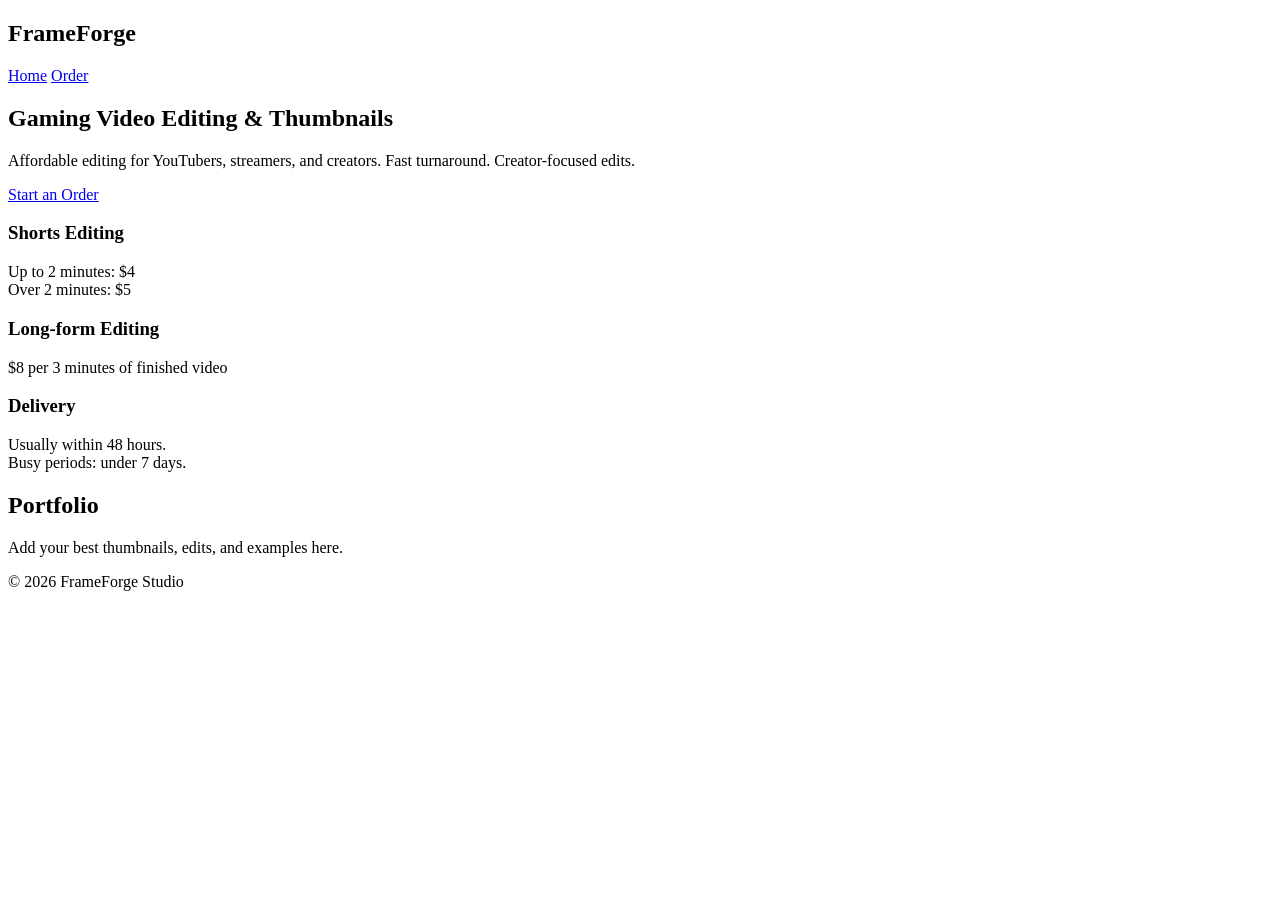
==== index.html @ 69d4efc4 "Create index.html" ====
<!DOCTYPE html>
<html>
<head>
    <title>FrameForge Studio</title>
    <link rel="stylesheet" href="style.css">
</head>

<body>

<nav>
    <h1>FrameForge</h1>
    <div>
        <a href="index.html">Home</a>
        <a href="order.html">Order</a>
    </div>
</nav>

<section class="hero">
    <h2>Gaming Video Editing & Thumbnails</h2>
    <p>
        Affordable editing for YouTubers, streamers, and creators.
        Fast turnaround. Creator-focused edits.
    </p>

    <a class="button" href="order.html">Start an Order</a>
</section>


<section class="cards">

<div class="card">
<h3>Shorts Editing</h3>
<p>
Up to 2 minutes: $4<br>
Over 2 minutes: $5
</p>
</div>

<div class="card">
<h3>Long-form Editing</h3>
<p>
$8 per 3 minutes of finished video
</p>
</div>

<div class="card">
<h3>Delivery</h3>
<p>
Usually within 48 hours.<br>
Busy periods: under 7 days.
</p>
</div>

</section>


<section class="portfolio">
<h2>Portfolio</h2>
<p>
Add your best thumbnails, edits, and examples here.
</p>
</section>


<footer>
© 2026 FrameForge Studio
</footer>

</body>
</html>
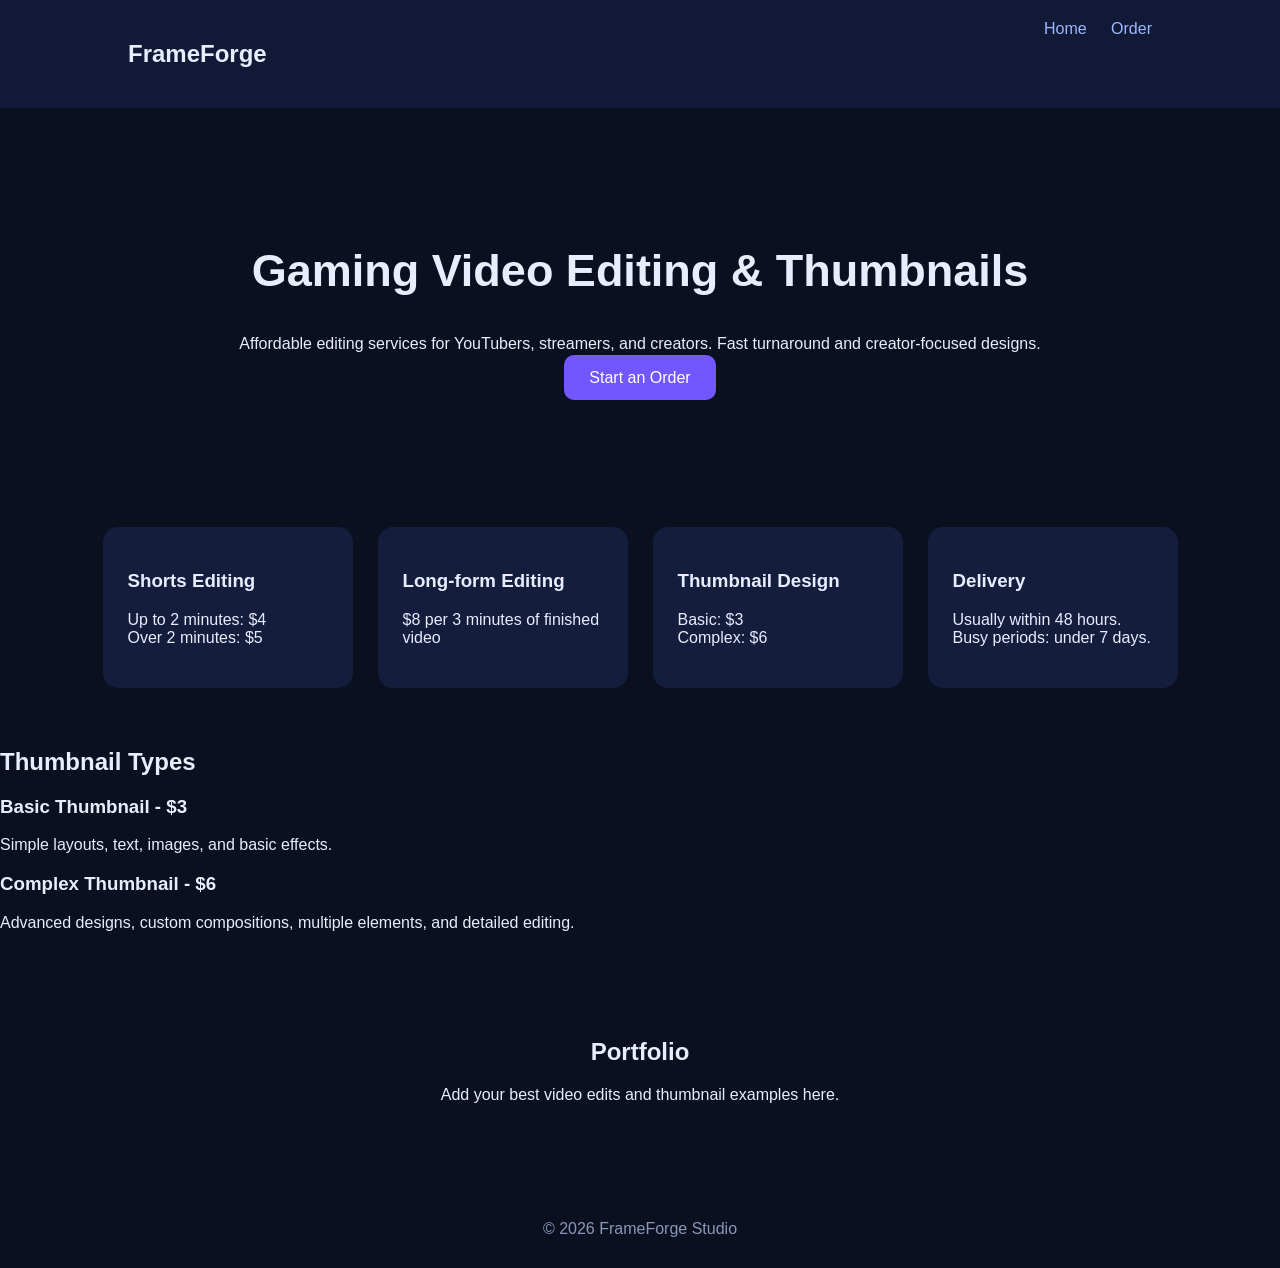
==== commit 89ee247e: "Update index.html" ====
--- a/index.html
+++ b/index.html
@@ -15,14 +15,18 @@
     </div>
 </nav>
 
+
 <section class="hero">
     <h2>Gaming Video Editing & Thumbnails</h2>
+
     <p>
-        Affordable editing for YouTubers, streamers, and creators.
-        Fast turnaround. Creator-focused edits.
+        Affordable editing services for YouTubers, streamers, and creators.
+        Fast turnaround and creator-focused designs.
     </p>
 
-    <a class="button" href="order.html">Start an Order</a>
+    <a class="button" href="order.html">
+        Start an Order
+    </a>
 </section>
 
 
@@ -36,12 +40,23 @@
 </p>
 </div>
 
+
 <div class="card">
 <h3>Long-form Editing</h3>
 <p>
 $8 per 3 minutes of finished video
 </p>
 </div>
+
+
+<div class="card">
+<h3>Thumbnail Design</h3>
+<p>
+Basic: $3<br>
+Complex: $6
+</p>
+</div>
+
 
 <div class="card">
 <h3>Delivery</h3>
@@ -54,11 +69,36 @@
 </section>
 
 
+<section class="details">
+
+<h2>Thumbnail Types</h2>
+
+<div class="info">
+
+<h3>Basic Thumbnail - $3</h3>
+<p>
+Simple layouts, text, images, and basic effects.
+</p>
+
+
+<h3>Complex Thumbnail - $6</h3>
+<p>
+Advanced designs, custom compositions, multiple elements, and detailed editing.
+</p>
+
+</div>
+
+</section>
+
+
 <section class="portfolio">
+
 <h2>Portfolio</h2>
+
 <p>
-Add your best thumbnails, edits, and examples here.
+Add your best video edits and thumbnail examples here.
 </p>
+
 </section>
 
 
@@ -66,5 +106,6 @@
 © 2026 FrameForge Studio
 </footer>
 
+
 </body>
 </html>
--- a/style.css
+++ b/style.css
@@ -0,0 +1,100 @@
+* {
+    box-sizing: border-box;
+    font-family: Arial, sans-serif;
+}
+
+body {
+    margin:0;
+    background:#0b1020;
+    color:#e8ecff;
+}
+
+
+nav {
+    display:flex;
+    justify-content:space-between;
+    padding:20px 10%;
+    background:#111936;
+}
+
+
+nav a {
+    color:#9bb8ff;
+    text-decoration:none;
+    margin-left:20px;
+}
+
+
+.hero {
+    text-align:center;
+    padding:100px 20px;
+}
+
+
+.hero h2 {
+    font-size:45px;
+}
+
+
+.button, button {
+    background:#7257ff;
+    color:white;
+    padding:14px 25px;
+    border-radius:10px;
+    text-decoration:none;
+    border:none;
+    cursor:pointer;
+}
+
+
+.cards {
+    display:flex;
+    gap:25px;
+    justify-content:center;
+    padding:40px;
+}
+
+
+.card {
+    background:#151d3d;
+    padding:25px;
+    border-radius:15px;
+    width:250px;
+}
+
+
+.portfolio {
+    text-align:center;
+    padding:70px;
+}
+
+
+.order {
+    max-width:500px;
+    margin:50px auto;
+    background:#151d3d;
+    padding:30px;
+    border-radius:20px;
+}
+
+
+input, textarea, select {
+    width:100%;
+    padding:12px;
+    margin:10px 0 20px;
+    background:#0b1020;
+    color:white;
+    border:1px solid #394477;
+}
+
+
+textarea {
+    height:150px;
+}
+
+
+footer {
+    text-align:center;
+    padding:30px;
+    color:#8d96b8;
+}
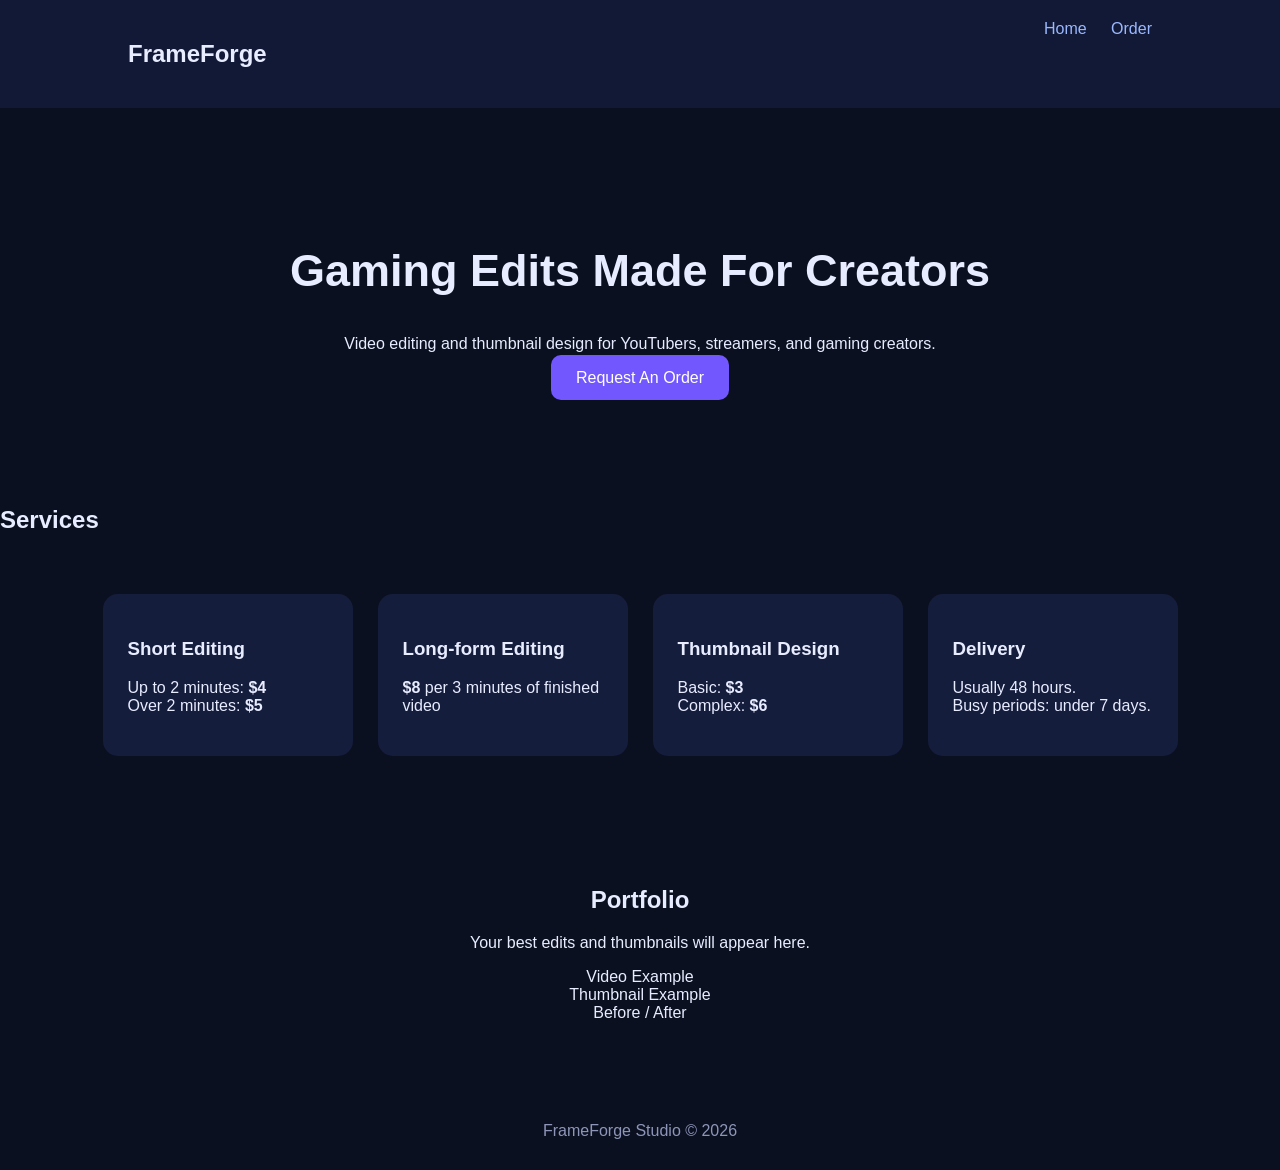
==== commit d8f92ee8: "Update index.html" ====
--- a/index.html
+++ b/index.html
@@ -9,6 +9,7 @@
 
 <nav>
     <h1>FrameForge</h1>
+
     <div>
         <a href="index.html">Home</a>
         <a href="order.html">Order</a>
@@ -17,78 +18,86 @@
 
 
 <section class="hero">
-    <h2>Gaming Video Editing & Thumbnails</h2>
 
-    <p>
-        Affordable editing services for YouTubers, streamers, and creators.
-        Fast turnaround and creator-focused designs.
-    </p>
+<h2>Gaming Edits Made For Creators</h2>
 
-    <a class="button" href="order.html">
-        Start an Order
-    </a>
+<p>
+Video editing and thumbnail design for YouTubers,
+streamers, and gaming creators.
+</p>
+
+<a class="button" href="order.html">
+Request An Order
+</a>
+
 </section>
 
 
-<section class="cards">
+
+<section class="services">
+
+<h2>Services</h2>
+
+
+<div class="cards">
+
 
 <div class="card">
-<h3>Shorts Editing</h3>
+
+<h3>Short Editing</h3>
+
 <p>
-Up to 2 minutes: $4<br>
-Over 2 minutes: $5
+Up to 2 minutes: <b>$4</b><br>
+Over 2 minutes: <b>$5</b>
 </p>
+
 </div>
 
 
+
 <div class="card">
+
 <h3>Long-form Editing</h3>
+
 <p>
-$8 per 3 minutes of finished video
+<b>$8</b> per 3 minutes
+of finished video
 </p>
+
 </div>
 
 
+
 <div class="card">
+
 <h3>Thumbnail Design</h3>
+
 <p>
-Basic: $3<br>
-Complex: $6
+Basic: <b>$3</b><br>
+Complex: <b>$6</b>
 </p>
+
 </div>
 
 
+
 <div class="card">
+
 <h3>Delivery</h3>
+
 <p>
-Usually within 48 hours.<br>
+Usually 48 hours.<br>
 Busy periods: under 7 days.
 </p>
+
+</div>
+
+
 </div>
 
 </section>
 
 
-<section class="details">
-
-<h2>Thumbnail Types</h2>
-
-<div class="info">
-
-<h3>Basic Thumbnail - $3</h3>
-<p>
-Simple layouts, text, images, and basic effects.
-</p>
-
-
-<h3>Complex Thumbnail - $6</h3>
-<p>
-Advanced designs, custom compositions, multiple elements, and detailed editing.
-</p>
-
-</div>
-
-</section>
 
 
 <section class="portfolio">
@@ -96,14 +105,28 @@
 <h2>Portfolio</h2>
 
 <p>
-Add your best video edits and thumbnail examples here.
+Your best edits and thumbnails will appear here.
 </p>
+
+
+<div class="gallery">
+
+<div>Video Example</div>
+<div>Thumbnail Example</div>
+<div>Before / After</div>
+
+</div>
+
 
 </section>
 
 
+
+
 <footer>
-© 2026 FrameForge Studio
+
+FrameForge Studio © 2026
+
 </footer>
 
 
